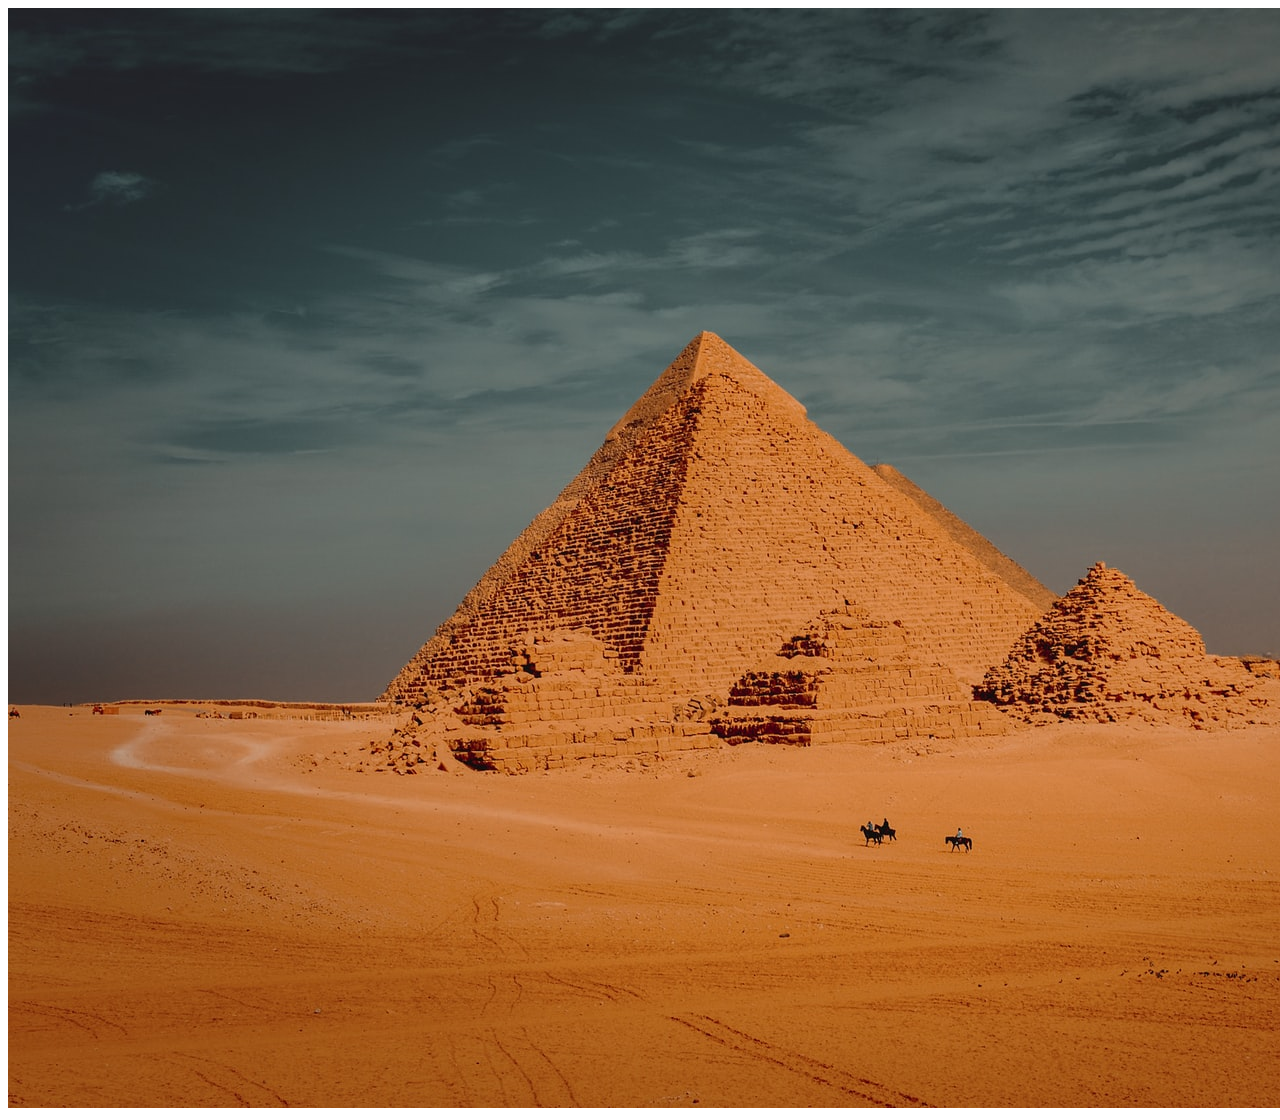
==== TimeTravel/index.html @ 5d421f7d "Les premiers exercices" ====
<!DOCTYPE html>
<html lang="en">

<head>
    <meta charset="UTF-8">
    <meta name="viewport" content="width=device-width, initial-scale=1.0">
    <link rel="stylesheet" href="style.css">
    <title>Document</title>
</head>
<header>
    <img src="img/pyramides.jpeg" alt="pyramides">
</header>

<body>

</body>

</html>
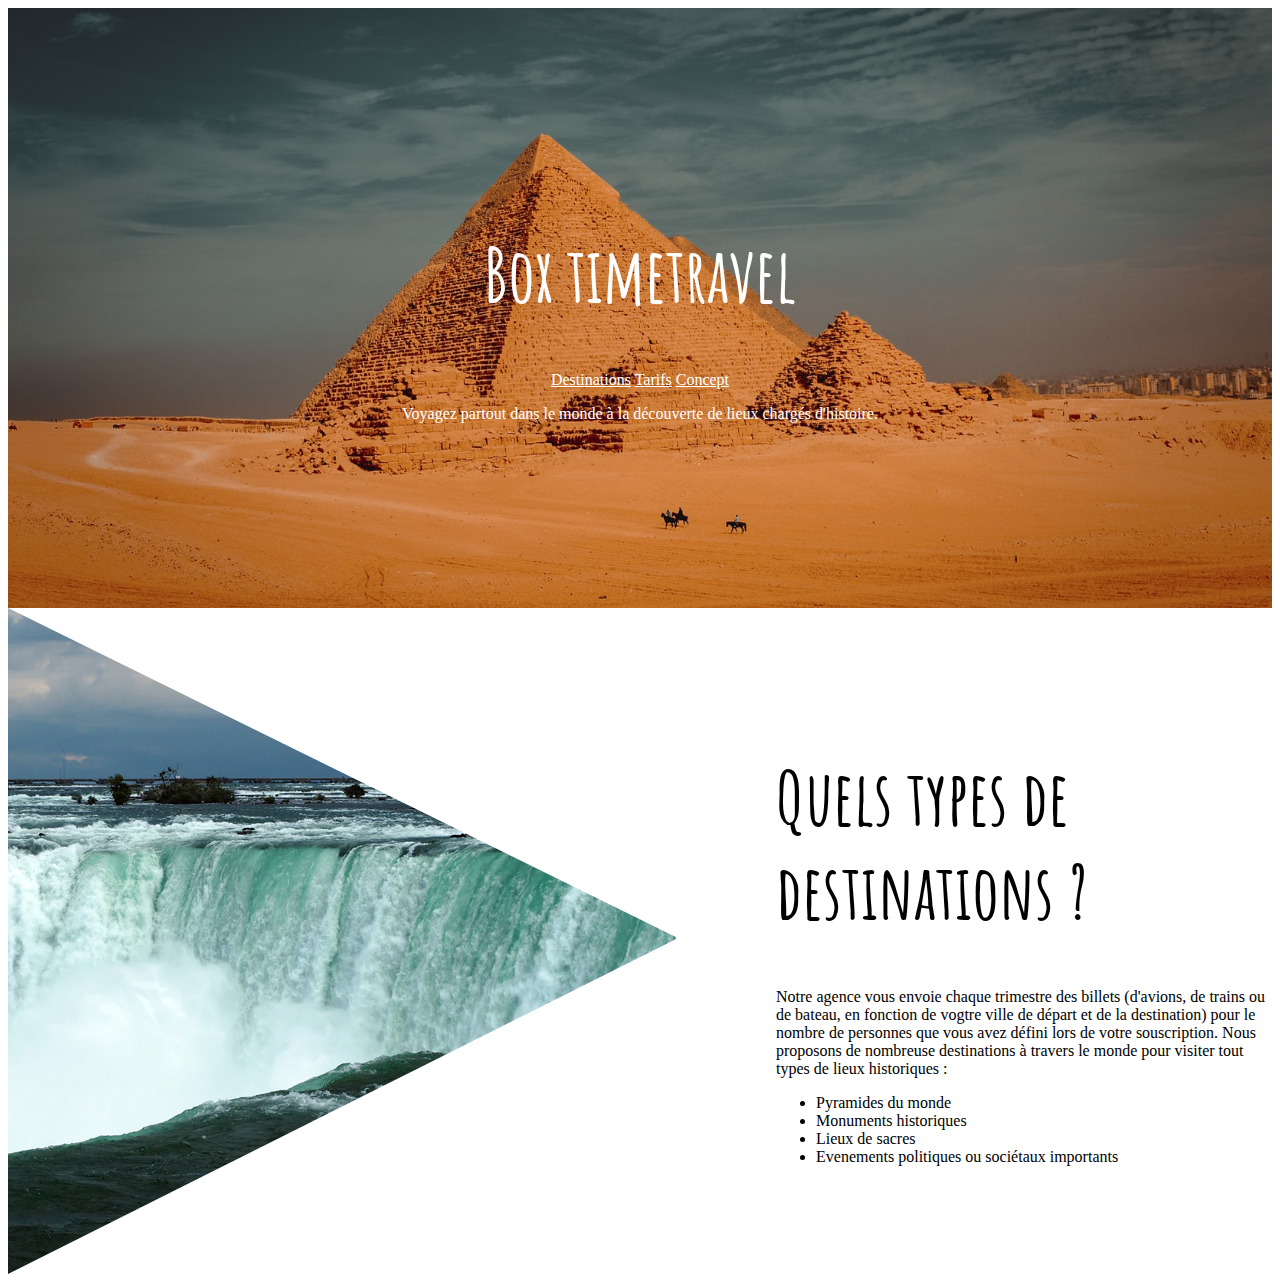
==== commit 96d83e26: "ajout ex timetravel" ====
--- a/TimeTravel/index.html
+++ b/TimeTravel/index.html
@@ -5,11 +5,43 @@
     <meta charset="UTF-8">
     <meta name="viewport" content="width=device-width, initial-scale=1.0">
     <link rel="stylesheet" href="style.css">
-    <title>Document</title>
+    <title>Timetravel</title>
 </head>
-<header>
-    <img src="img/pyramides.jpeg" alt="pyramides">
+
+<header class="header">
+    <h1 style="color: white;">Box timetravel</h1>
+    <div class="navbar">
+        <a class="navbarText" href="#destinations">Destinations</a>
+        <a class="navbarText" href="#tarifs">Tarifs</a>
+        <a class="navbarText" href="#concept">Concept</a>
+    </div>
+    <p style="color: white;">Voyagez partout dans le monde à la découverte de lieux chargés d'histoire.</p>
 </header>
+
+
+<main>
+    <section id="destinations">
+        <div class="box_destination">
+            <img src="img/niagara.png" alt="niagara">
+            <div class="testcolumn">
+                <h1>Quels types de destinations ?</h1>
+                <p>Notre agence vous envoie chaque trimestre des billets (d'avions, de trains ou de bateau, en fonction
+                    de
+                    vogtre
+                    ville de départ et de la destination) pour le nombre de personnes que vous avez défini lors de votre
+                    souscription. Nous proposons de nombreuse destinations à travers le monde pour visiter tout types de
+                    lieux
+                    historiques :</p>
+                <ul>
+                    <li>Pyramides du monde</li>
+                    <li>Monuments historiques</li>
+                    <li>Lieux de sacres</li>
+                    <li>Evenements politiques ou sociétaux importants</li>
+                </ul>
+            </div>
+        </div>
+    </section>
+</main>
 
 <body>
 
--- a/TimeTravel/style.css
+++ b/TimeTravel/style.css
@@ -0,0 +1,32 @@
+@import url("https://fonts.googleapis.com/css2?family=Amatic+SC:wght@700&display=swap");
+@import url("https://fonts.googleapis.com/css2?family=Work+Sans:ital@1&display=swap");
+
+.header {
+  display: flex;
+  height: 600px;
+  background-image: url(./img/pyramides.jpeg);
+  background-position: center;
+  background-size: cover;
+  width: auto;
+  justify-content: center;
+  align-items: center;
+  flex-direction: column;
+}
+h1 {
+  font-family: "Amatic SC", cursive;
+  font-size: 75px;
+}
+p li {
+  font-family: "Work Sans", sans-serif;
+}
+a {
+  color: white;
+}
+.box_destination {
+  display: flex;
+  align-items: center;
+}
+.testcolumn {
+  flex-direction: column;
+  margin-left: 100px;
+}
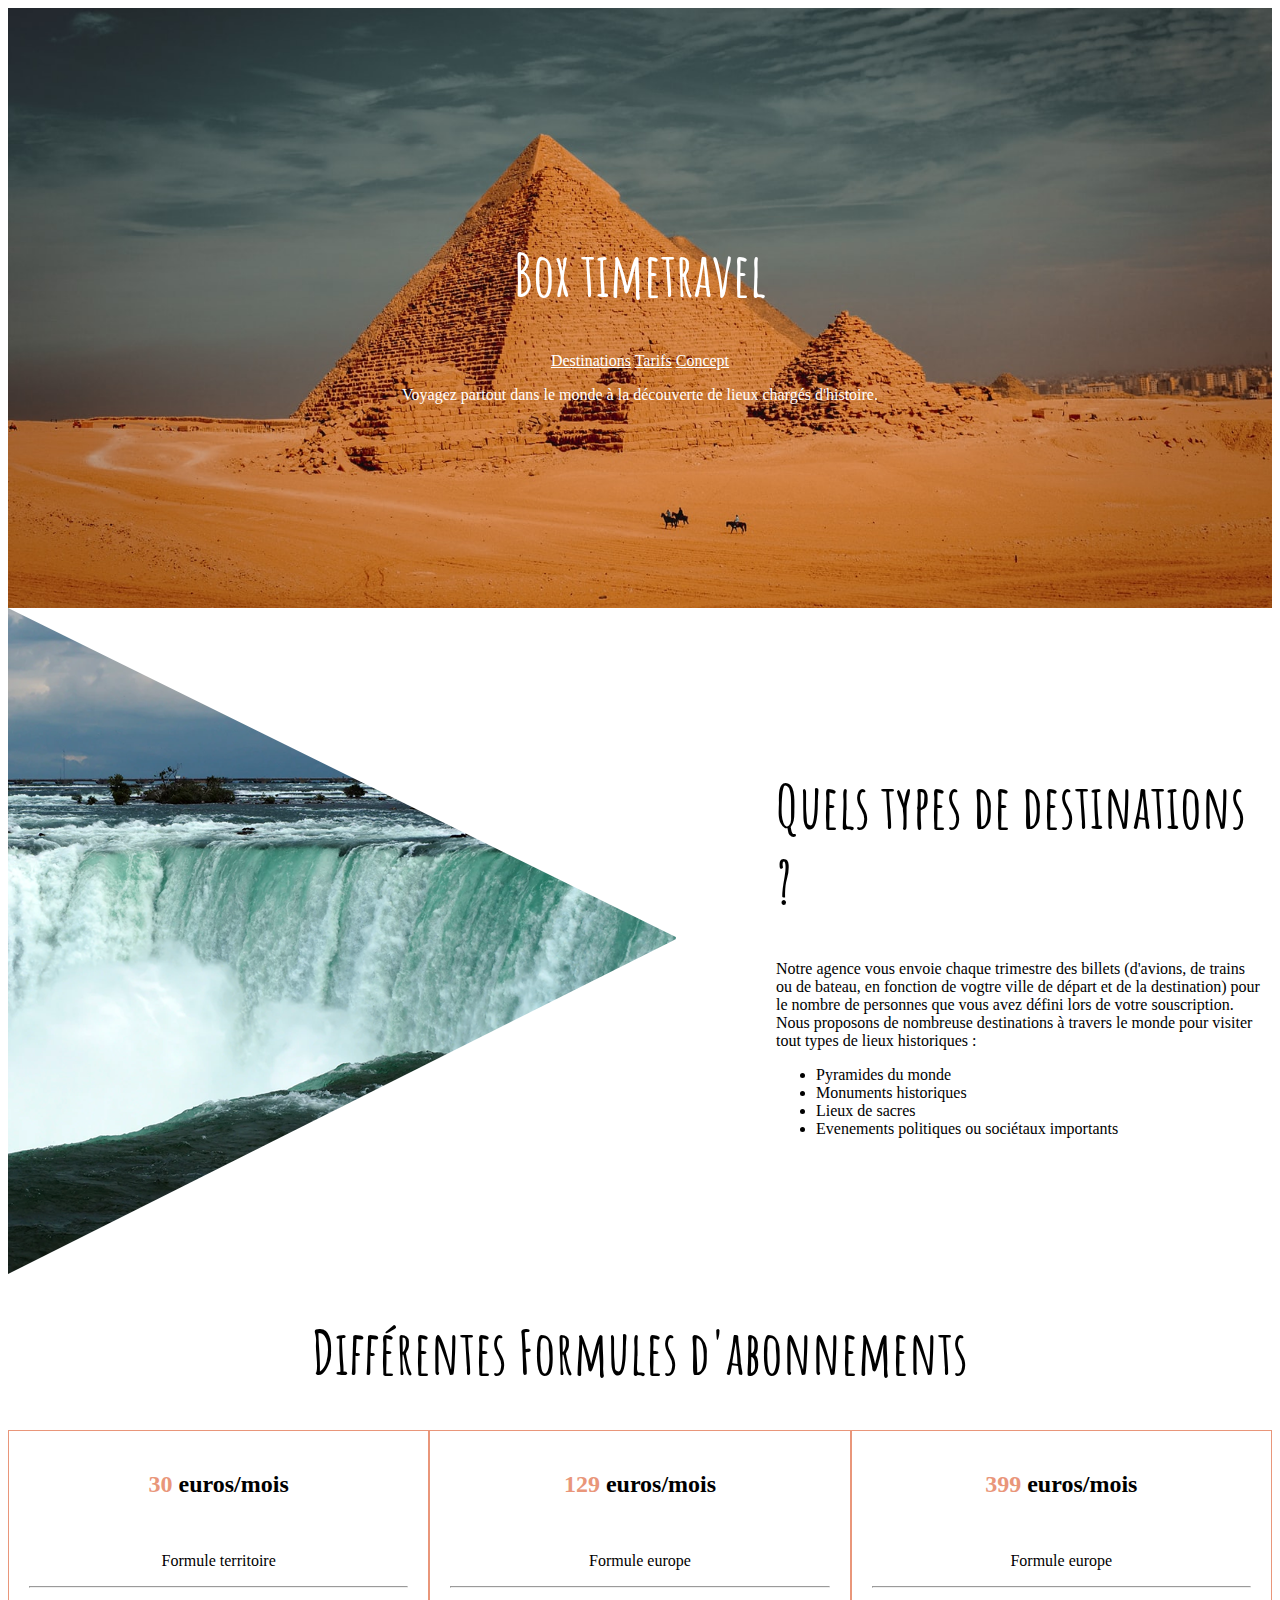
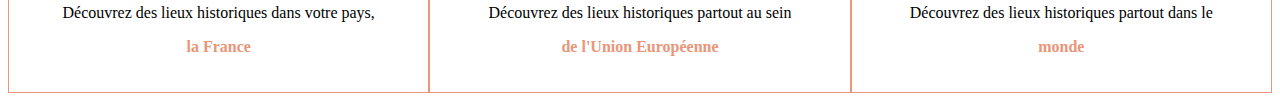
==== commit cec0d222: "fin de la parti destination et parti formule fini" ====
--- a/TimeTravel/index.html
+++ b/TimeTravel/index.html
@@ -41,6 +41,49 @@
             </div>
         </div>
     </section>
+    <section id="tarifs">
+        <div class="titreFormules">
+            <h1>Différentes Formules d'abonnements</h1>
+            <div class="alignBox">
+                <div class="boxFormules">
+                    <h2>
+                        <span style="color: darksalmon;">30</span> euros/mois
+                    </h2>
+                    <br>
+                    <p>Formule territoire</p>
+                    <hr>
+                    <p> Découvrez des lieux historiques dans votre pays, </p>
+                    <b>
+                        <p style="color: darksalmon;">la France</p>
+                    </b>
+                </div>
+                <div class="boxFormules">
+                    <h2>
+                        <span style="color: darksalmon;">129</span> euros/mois
+                    </h2>
+                    <br>
+                    <p>Formule europe</p>
+                    <hr>
+                    <p> Découvrez des lieux historiques partout au sein </p>
+                    <b>
+                        <p style="color: darksalmon;">de l'Union Européenne</p>
+                    </b>
+                </div>
+                <div class="boxFormules">
+                    <h2>
+                        <span style="color: darksalmon;">399</span> euros/mois
+                    </h2>
+                    <br>
+                    <p>Formule europe</p>
+                    <hr>
+                    <p> Découvrez des lieux historiques partout dans le </p>
+                    <b>
+                        <p style="color: darksalmon;">monde</p>
+                    </b>
+                </div>
+            </div>
+        </div>
+    </section>
 </main>
 
 <body>
--- a/TimeTravel/style.css
+++ b/TimeTravel/style.css
@@ -1,6 +1,18 @@
 @import url("https://fonts.googleapis.com/css2?family=Amatic+SC:wght@700&display=swap");
 @import url("https://fonts.googleapis.com/css2?family=Work+Sans:ital@1&display=swap");
 
+/**tipo**/
+h1 {
+  font-family: "Amatic SC", cursive;
+  font-size: 60px;
+}
+p li {
+  font-family: "Work Sans", sans-serif;
+}
+a {
+  color: white;
+}
+/**le header**/
 .header {
   display: flex;
   height: 600px;
@@ -12,16 +24,8 @@
   align-items: center;
   flex-direction: column;
 }
-h1 {
-  font-family: "Amatic SC", cursive;
-  font-size: 75px;
-}
-p li {
-  font-family: "Work Sans", sans-serif;
-}
-a {
-  color: white;
-}
+
+/**destination**/
 .box_destination {
   display: flex;
   align-items: center;
@@ -29,4 +33,21 @@
 .testcolumn {
   flex-direction: column;
   margin-left: 100px;
+  margin-right: 10px;
 }
+
+/**formules**/
+.titreFormules {
+  text-align: center;
+}
+.alignBox {
+  display: flex;
+  justify-content: space-around;
+}
+.boxFormules {
+  border: 1px solid darksalmon;
+  padding: 20px;
+  width: 400px;
+  min-width: 250px;
+  height: auto;
+}
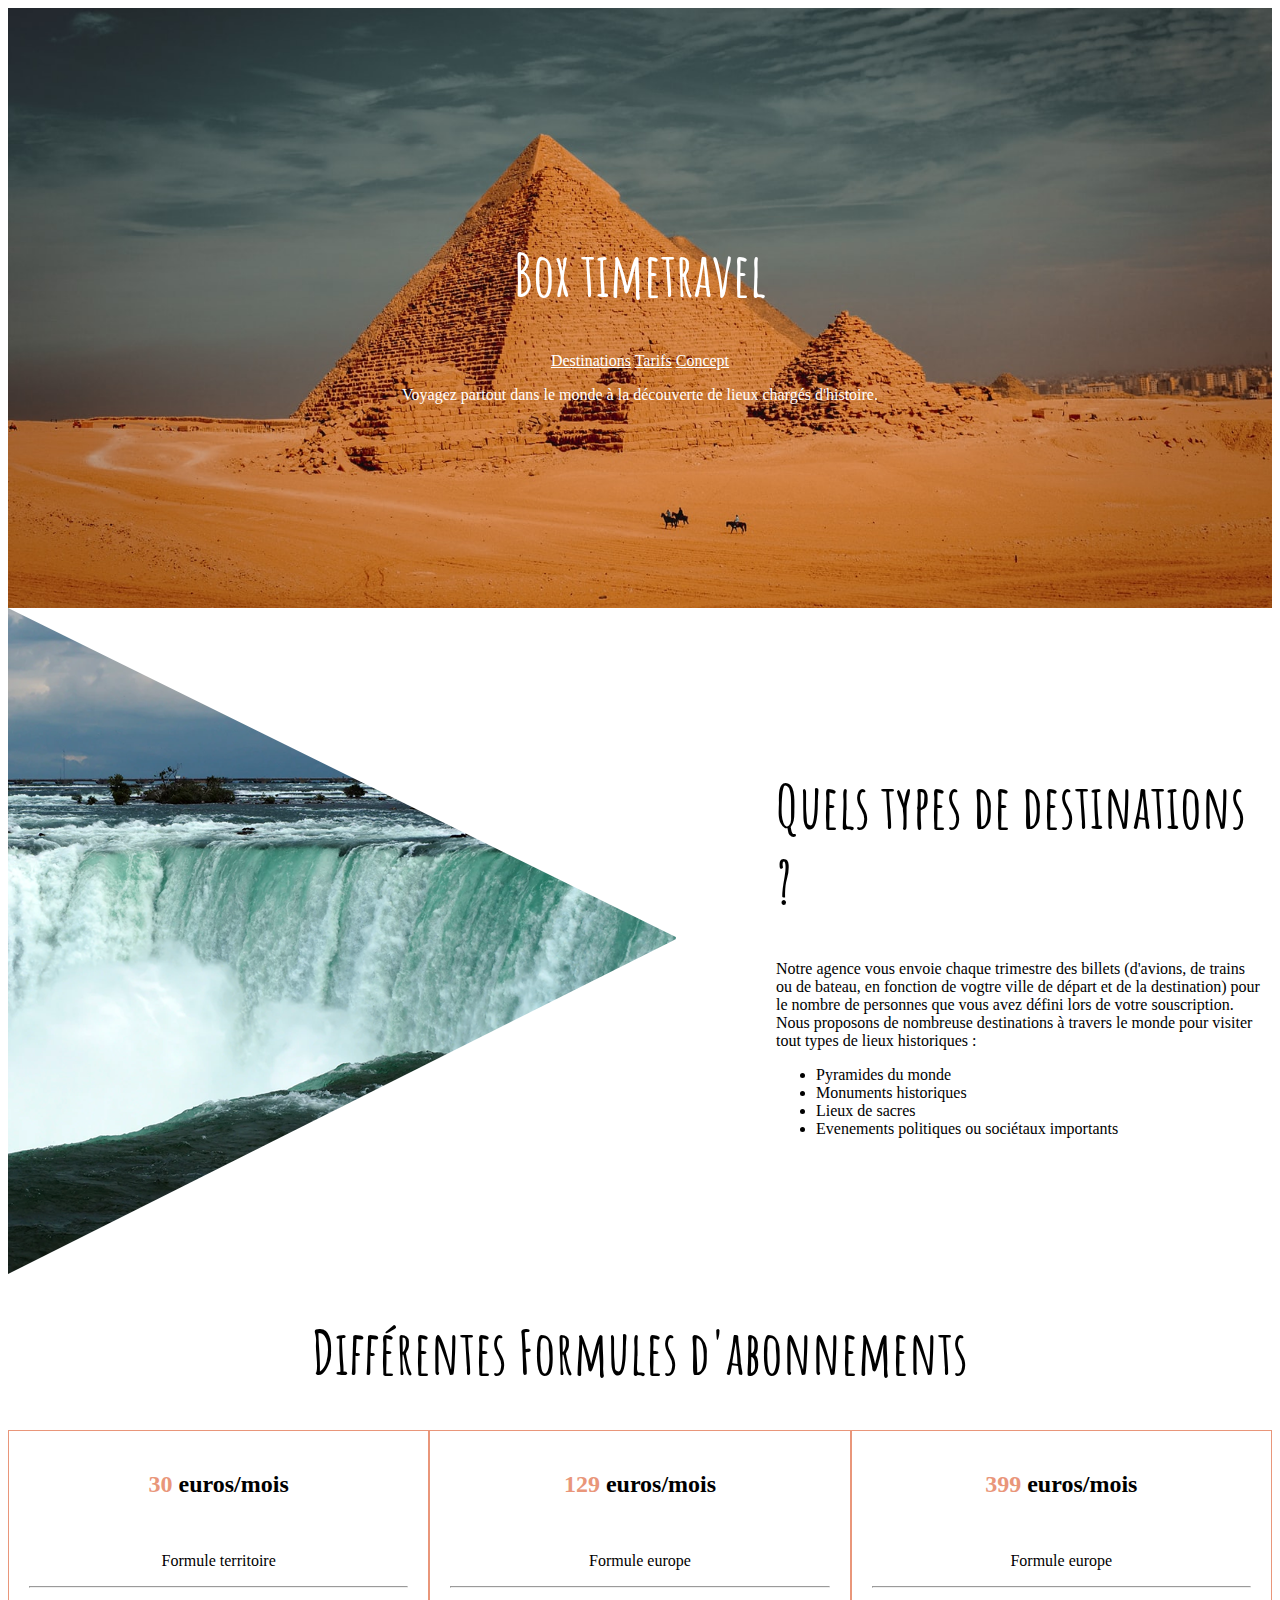
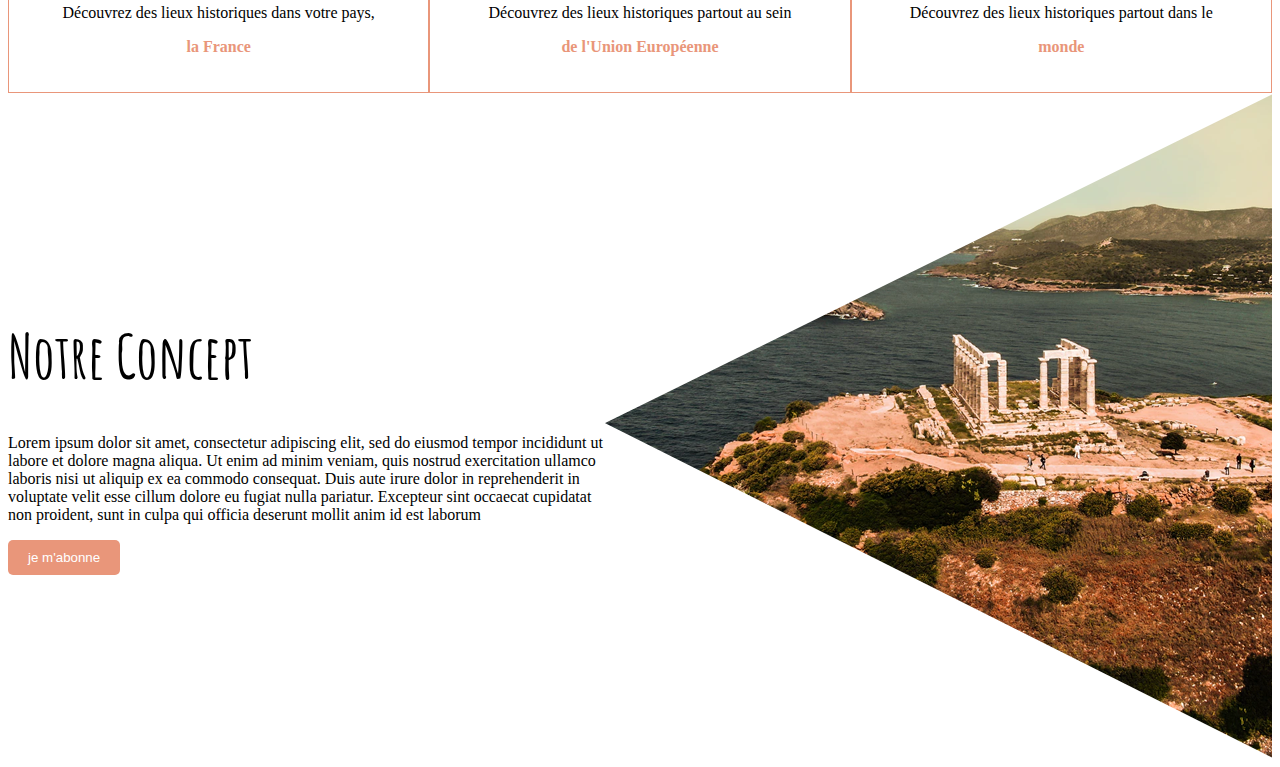
==== commit 248f67f2: "fin de l'exrecice" ====
--- a/TimeTravel/index.html
+++ b/TimeTravel/index.html
@@ -17,7 +17,6 @@
     </div>
     <p style="color: white;">Voyagez partout dans le monde à la découverte de lieux chargés d'histoire.</p>
 </header>
-
 
 <main>
     <section id="destinations">
@@ -41,6 +40,7 @@
             </div>
         </div>
     </section>
+
     <section id="tarifs">
         <div class="titreFormules">
             <h1>Différentes Formules d'abonnements</h1>
@@ -84,6 +84,32 @@
             </div>
         </div>
     </section>
+
+    <section id="concept">
+        <div class="boxConcept">
+            <div>
+                <h1>Notre Concept</h1>
+                <p>Lorem ipsum dolor sit amet, consectetur adipiscing elit, sed do eiusmod tempor incididunt ut labore
+                    et
+                    dolore
+                    magna
+                    aliqua. Ut enim ad minim veniam, quis nostrud exercitation ullamco laboris nisi ut aliquip ex ea
+                    commodo
+                    consequat. Duis
+                    aute irure dolor in reprehenderit in voluptate velit esse cillum dolore eu fugiat nulla pariatur.
+                    Excepteur
+                    sint
+                    occaecat cupidatat non proident, sunt in culpa qui officia deserunt mollit anim id est laborum</p>
+                <button class="bouton">je m'abonne</button>
+            </div>
+            <div class="columnconcept">
+                <img src="img/grece.png" alt="grece">
+            </div>
+        </div>
+
+
+    </section>
+
 </main>
 
 <body>
--- a/TimeTravel/style.css
+++ b/TimeTravel/style.css
@@ -51,3 +51,24 @@
   min-width: 250px;
   height: auto;
 }
+/**concept**/
+.columnconcept {
+  display: flex;
+  justify-content: flex-end;
+}
+.boxConcept {
+  display: flex;
+  align-items: center;
+}
+.bouton {
+  background-color: darksalmon;
+  color: white;
+  padding: 10px 20px;
+  border: none;
+  border-radius: 5px;
+  cursor: pointer;
+}
+
+.bouton:hover {
+  background-color: #ff8c69; /* Couleur légèrement différente au survol */
+}
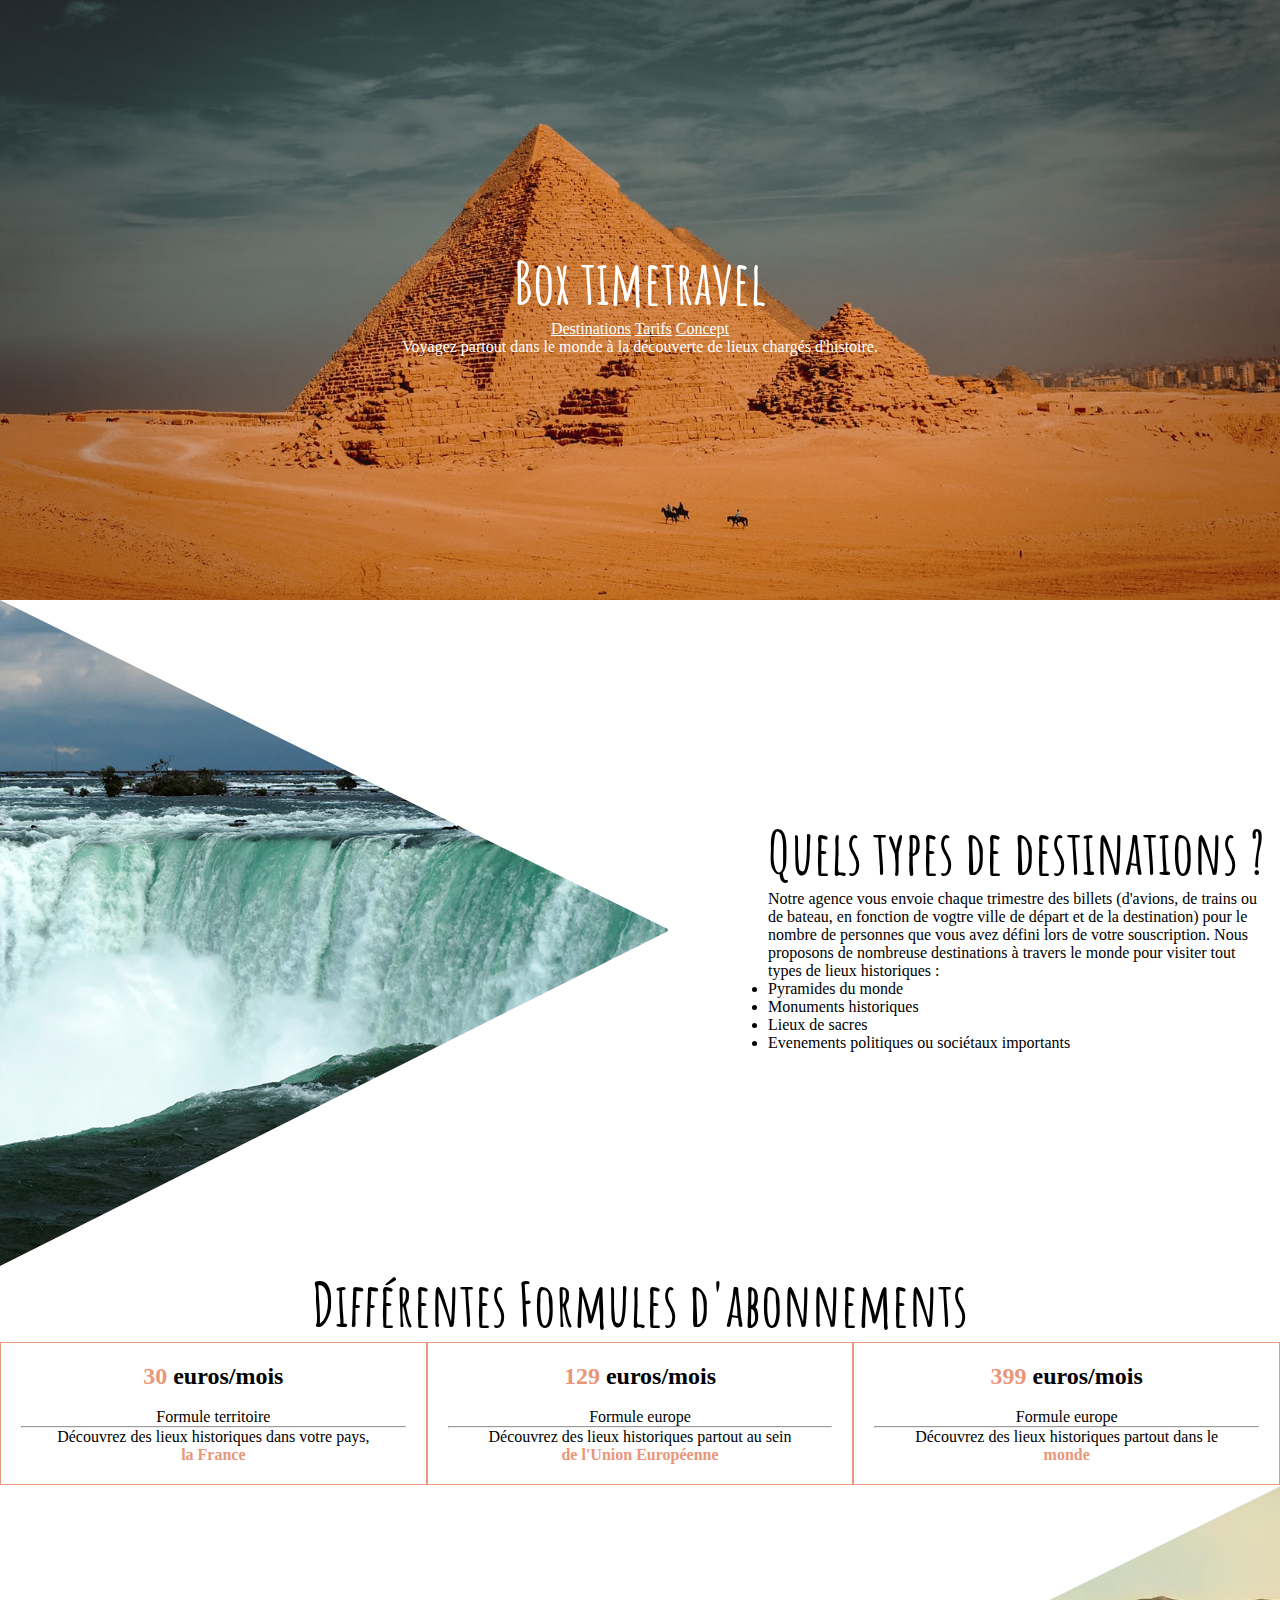
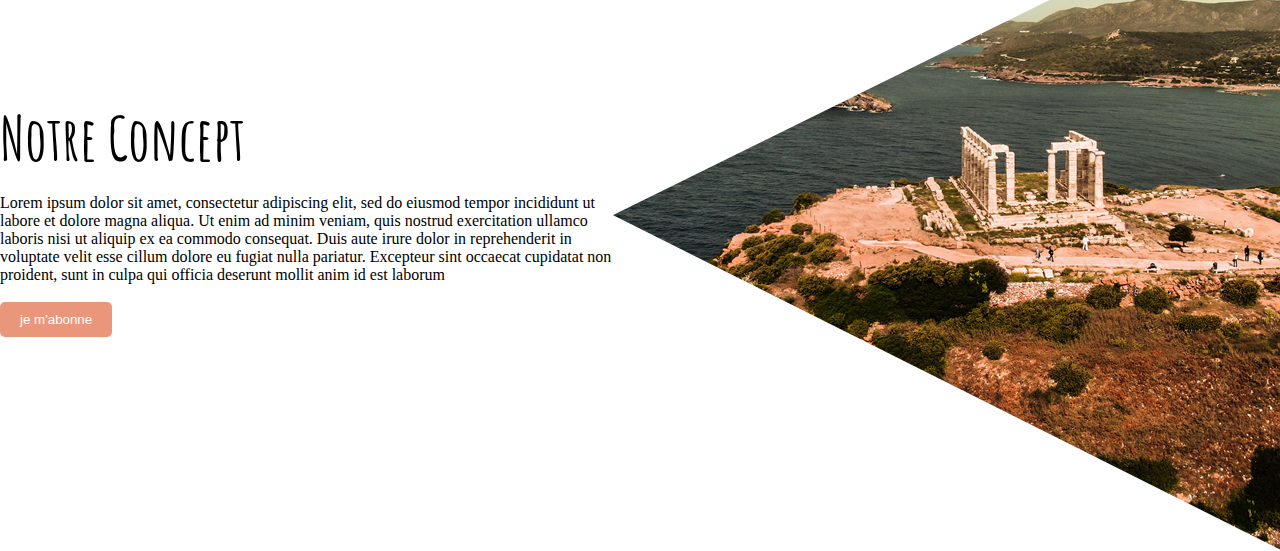
==== commit f3ce6d7a: "ajout de ligne" ====
--- a/TimeTravel/index.html
+++ b/TimeTravel/index.html
@@ -89,6 +89,7 @@
         <div class="boxConcept">
             <div>
                 <h1>Notre Concept</h1>
+                <br>
                 <p>Lorem ipsum dolor sit amet, consectetur adipiscing elit, sed do eiusmod tempor incididunt ut labore
                     et
                     dolore
@@ -100,6 +101,7 @@
                     Excepteur
                     sint
                     occaecat cupidatat non proident, sunt in culpa qui officia deserunt mollit anim id est laborum</p>
+                <br>
                 <button class="bouton">je m'abonne</button>
             </div>
             <div class="columnconcept">
--- a/TimeTravel/style.css
+++ b/TimeTravel/style.css
@@ -1,6 +1,10 @@
 @import url("https://fonts.googleapis.com/css2?family=Amatic+SC:wght@700&display=swap");
 @import url("https://fonts.googleapis.com/css2?family=Work+Sans:ital@1&display=swap");
 
+* {
+  margin: 0;
+  padding: 0;
+}
 /**tipo**/
 h1 {
   font-family: "Amatic SC", cursive;
